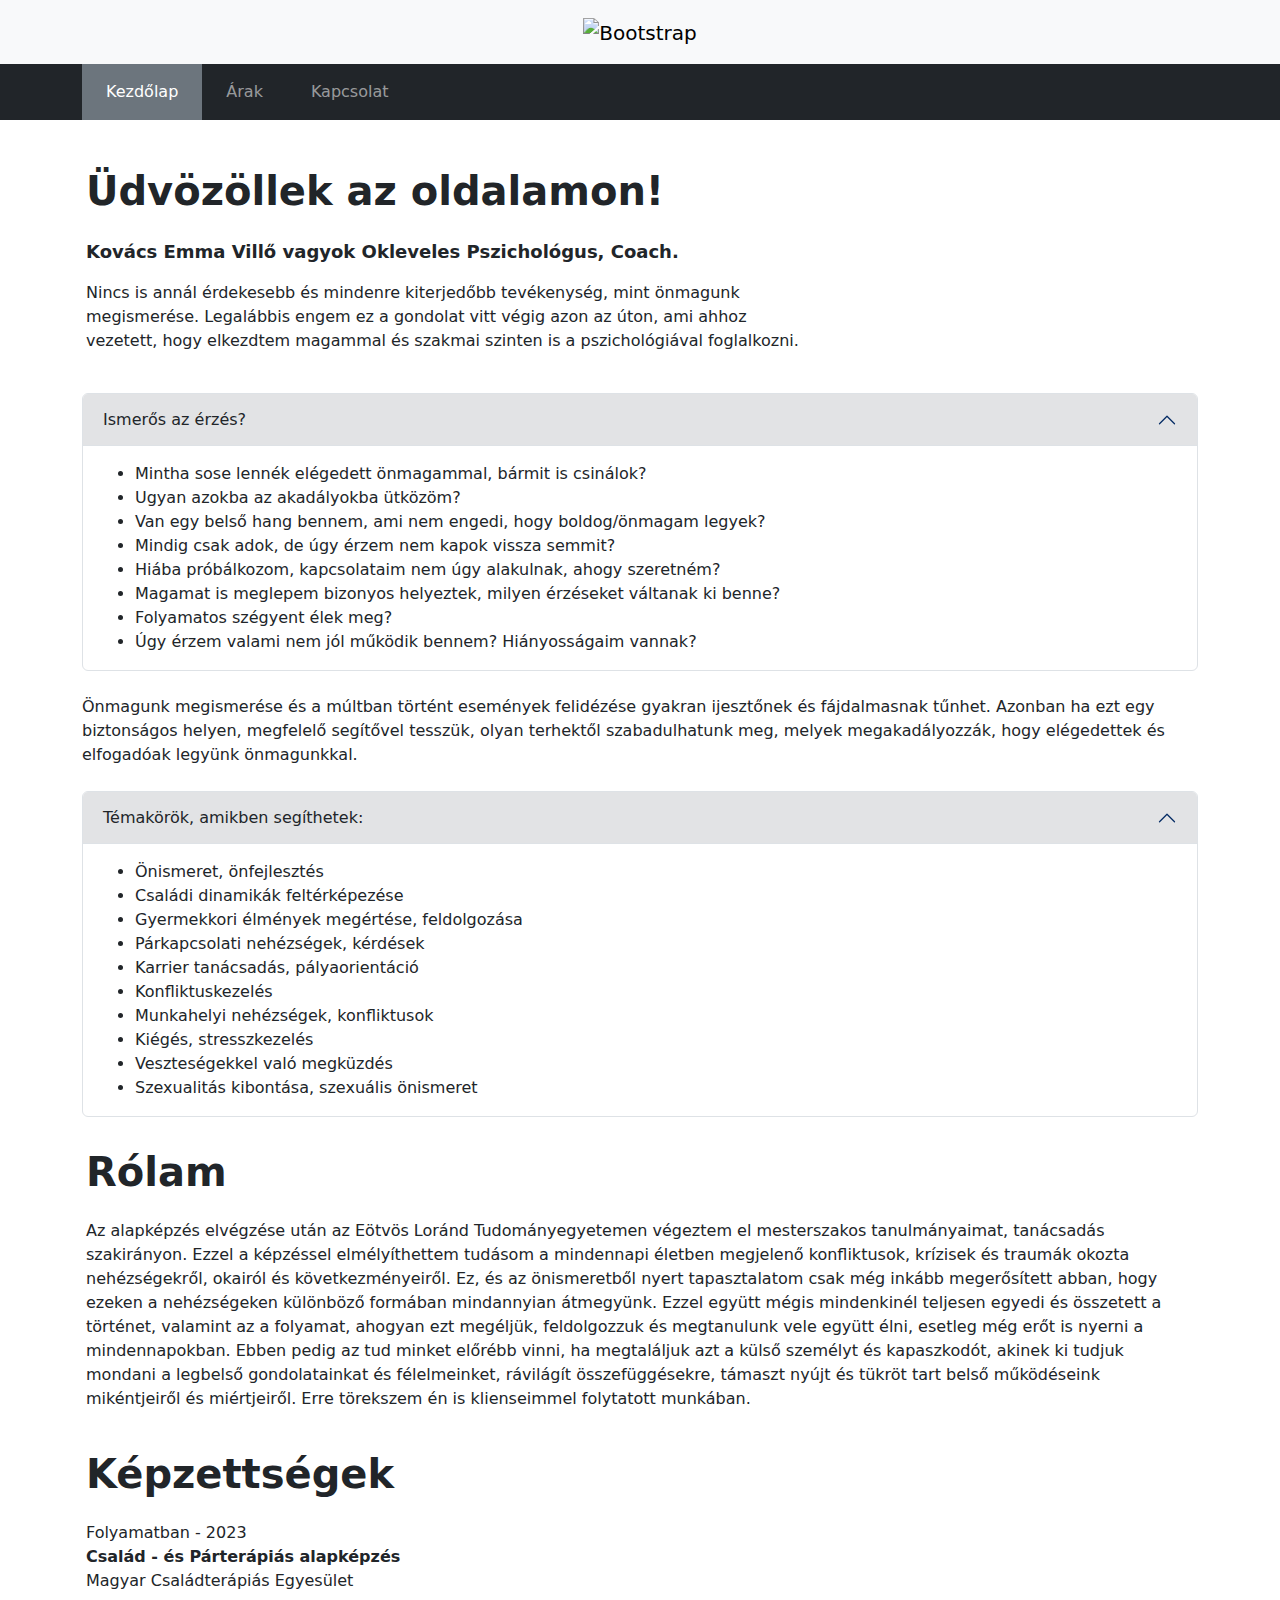
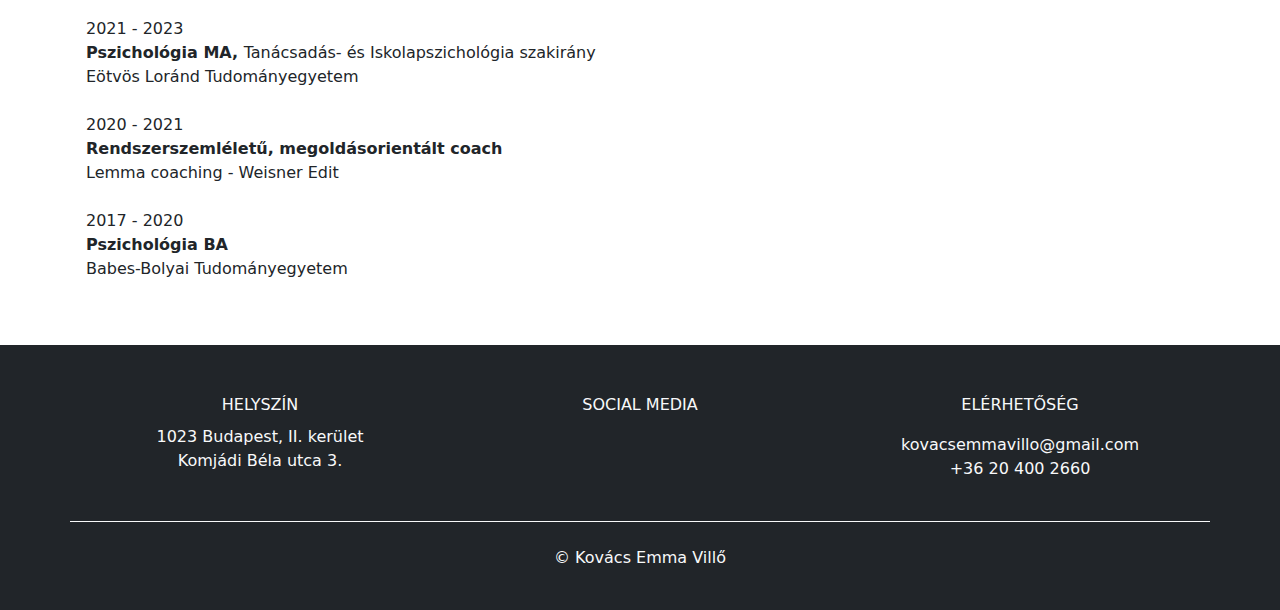
==== index.html @ 2dae313c "Add files via upload" ====
<!DOCTYPE html>
<html lang="en">

<head>
    <meta charset="UTF-8">
    <meta name="viewport" content="width=device-width, initial-scale=1.0">
    <link rel="stylesheet" href="emma_pont_com.css">
    <link href="https://cdn.jsdelivr.net/npm/bootstrap@5.3.3/dist/css/bootstrap.min.css" rel="stylesheet"
        integrity="sha384-QWTKZyjpPEjISv5WaRU9OFeRpok6YctnYmDr5pNlyT2bRjXh0JMhjY6hW+ALEwIH" crossorigin="anonymous">
    <title>Kovács Emma</title>
</head>

<body>
    <nav class="sticky-top">
        <nav class="navbar bg-body-tertiary">
            <div class="container">
                <div class="mx-auto pt-2 pb-2">
                    <a class="navbar-brand mx-auto" href="#">
                        <img src="img/logo_fekvo.png" alt="Bootstrap" width="250" height="auto">
                    </a>
                </div>
            </div>
        </nav>
        <nav class="navbar navbar-expand-lg bg-dark p-lg-0" data-bs-theme="dark">
            <div class="container">
                <a class="navbar-brand d-lg-none" href="#"></a>
                <button class="navbar-toggler" type="button" data-bs-toggle="collapse"
                    data-bs-target="#navbarNavAltMarkup" aria-controls="navbarNavAltMarkup" aria-expanded="false"
                    aria-label="Toggle navigation">
                    <span class="navbar-toggler-icon"></span>
                </button>
                <div class="collapse navbar-collapse" id="navbarNavAltMarkup">
                    <div class="navbar-nav">
                        <a class="nav-link active bg-secondary mt-3 mt-lg-0 pt-3 pb-3 ps-4 pe-4" aria-current="page"
                            href="index.html">Kezdőlap
                        </a>
                        <a class="nav-link pt-3 pb-3 ps-4 pe-4" href="arlista.html">Árak</a>
                        <a class="nav-link pt-3 pb-3 ps-4 pe-4" href="kapcsolat.html">Kapcsolat</a>
                    </div>
                </div>
            </div>
        </nav>
    </nav>
    <section class="hi-section pt-4">
        <div class="container">
            <div class="row justify-content-between">
                <div class="col-lg-auto order-lg-2">
                    <a>
                        <img class="portre-img" src="img/portre_foto.png" alt="">
                    </a>
                </div>
                <div class="col-lg-8 order-lg-1 text-center text-lg-start px-3">
                    <p class="title pt-4 pb-2">
                        Üdvözöllek az oldalamon!
                    </p>
                    <p class="sub-title">
                        Kovács Emma Villő vagyok Okleveles Pszichológus,
                        Coach.
                    </p>
                    <p class="pb-4">

                        Nincs is annál érdekesebb és mindenre kiterjedőbb tevékenység, mint önmagunk megismerése.
                        Legalábbis engem ez a gondolat
                        vitt végig azon az úton, ami ahhoz vezetett, hogy elkezdtem magammal és szakmai szinten is a
                        pszichológiával
                        foglalkozni.
                    </p>
                </div>
            </div>
        </div>
    </section>
    <section class="text-list">
        <div class="container">
            <div class="row">
                <div class="accordion" id="accordionPanelsStayOpenExample">
                    <div class="accordion-item">
                        <h2 class="accordion-header">
                            <button class="accordion-button bg-secondary-subtle text-dark" type="button"
                                data-bs-toggle="collapse" data-bs-target="#panelsStayOpen-collapseOne"
                                aria-expanded="true" aria-controls="panelsStayOpen-collapseOne">
                                Ismerős az érzés?
                            </button>
                        </h2>
                        <div id="panelsStayOpen-collapseOne" class="accordion-collapse collapse show">
                            <div class="accordion-body pb-0">
                                <ul>
                                    <li>Mintha sose lennék elégedett önmagammal, bármit is csinálok?</li>
                                    <li>Ugyan azokba az akadályokba ütközöm?</li>
                                    <li>Van egy belső hang bennem, ami nem engedi, hogy boldog/önmagam legyek?</li>
                                    <li>Mindig csak adok, de úgy érzem nem kapok vissza semmit?</li>
                                    <li>Hiába próbálkozom, kapcsolataim nem úgy alakulnak, ahogy szeretném?</li>
                                    <li>Magamat is meglepem bizonyos helyeztek, milyen érzéseket váltanak ki benne?</li>
                                    <li>Folyamatos szégyent élek meg?</li>
                                    <li>Úgy érzem valami nem jól működik bennem? Hiányosságaim vannak?</li>
                                </ul>
                            </div>
                        </div>
                    </div>

                </div>
            </div>
        </div>
    </section>
    <section class="text-2">
        <div class="container">
            <div class="row">
                <p class="pt-4 pb-2">
                    Önmagunk megismerése és a múltban történt események felidézése gyakran ijesztőnek és fájdalmasnak
                    tűnhet. Azonban ha ezt
                    egy biztonságos helyen, megfelelő segítővel tesszük, olyan terhektől szabadulhatunk meg, melyek
                    megakadályozzák, hogy
                    elégedettek és elfogadóak legyünk önmagunkkal.
                </p>

            </div>
        </div>
    </section>
    <section class="text-list-2">
        <div class="container mb-2">
            <div class="row">
                <div class="accordion" id="accordionPanelsStayOpenExample">
                    <div class="accordion-item">
                        <h2 class="accordion-header">
                            <button class="accordion-button bg-secondary-subtle text-dark" type="button"
                                data-bs-toggle="collapse" data-bs-target="#panelsStayOpen-collapseOne"
                                aria-expanded="true" aria-controls="panelsStayOpen-collapseOne">
                                Témakörök, amikben segíthetek:
                            </button>
                        </h2>
                        <div id="panelsStayOpen-collapseOne" class="accordion-collapse collapse show">
                            <div class="accordion-body pb-0">
                                <ul>
                                    <li>Önismeret, önfejlesztés</li>
                                    <li>Családi dinamikák feltérképezése</li>
                                    <li>Gyermekkori élmények megértése, feldolgozása</li>
                                    <li>Párkapcsolati nehézségek, kérdések</li>
                                    <li>Karrier tanácsadás, pályaorientáció</li>
                                    <li>Konfliktuskezelés</li>
                                    <li>Munkahelyi nehézségek, konfliktusok</li>
                                    <li>Kiégés, stresszkezelés</li>
                                    <li>Veszteségekkel való megküzdés</li>
                                    <li>Szexualitás kibontása, szexuális önismeret
                                    </li>
                                </ul>
                            </div>
                        </div>
                    </div>

                </div>
            </div>
        </div>
    </section>
    <section class="hi-section">
        <div class="container">
            <div class="row justify-content-between">

                <div class="text-center text-lg-start px-3">
                    <p class="title pt-4 pb-2">
                        Rólam
                    </p>
                    <p class="pb-4">
                        Az alapképzés elvégzése után az Eötvös Loránd Tudományegyetemen végeztem el mesterszakos
                        tanulmányaimat, tanácsadás
                        szakirányon. Ezzel a képzéssel elmélyíthettem tudásom a mindennapi életben megjelenő
                        konfliktusok,
                        krízisek és traumák
                        okozta nehézségekről, okairól és következményeiről. Ez, és az önismeretből nyert tapasztalatom
                        csak
                        még inkább
                        megerősített abban, hogy ezeken a nehézségeken különböző formában mindannyian átmegyünk. Ezzel
                        együtt mégis mindenkinél
                        teljesen egyedi és összetett a történet, valamint az a folyamat, ahogyan ezt megéljük,
                        feldolgozzuk
                        és megtanulunk vele
                        együtt élni, esetleg még erőt is nyerni a mindennapokban. Ebben pedig az tud minket előrébb
                        vinni,
                        ha megtaláljuk azt a
                        külső személyt és kapaszkodót, akinek ki tudjuk mondani a legbelső gondolatainkat és
                        félelmeinket,
                        rávilágít
                        összefüggésekre, támaszt nyújt és tükröt tart belső működéseink mikéntjeiről és miértjeiről.
                        Erre
                        törekszem én is
                        klienseimmel folytatott munkában.
                    </p>
                </div>
            </div>
        </div>
    </section>
    <section class="hi-section">
        <div class="container">
            <div class="row justify-content-between">

                <div class="text-center text-lg-start px-3">
                    <p class="title pb-2">
                        Képzettségek
                    </p>
                    <p class="pb-2">
                        Folyamatban - 2023 <br><strong> Család - és Párterápiás alapképzés</strong> <br>
                        Magyar Családterápiás Egyesület

                    </p>
                    <p class="pb-2">
                        2021 - 2023 <br> <strong> Pszichológia MA, </strong>Tanácsadás- és Iskolapszichológia
                        szakirány<br>
                        Eötvös Loránd Tudományegyetem
                    </p>
                    <p class="pb-2">
                        2020 - 2021<br> <strong> Rendszerszemléletű, megoldásorientált coach </strong><br>
                        Lemma coaching - Weisner Edit
                    </p>
                    <p class="pb-5">
                        2017 - 2020<br> <strong> Pszichológia BA </strong><br>
                        Babes-Bolyai Tudományegyetem
                    </p>
                </div>
            </div>
        </div>
    </section>
    <footer class="bg-dark pt-4 pt-md-5" data-bs-theme="dark">
        <div class="container text-light text-center">
            <div class="row">
                <div class="col-md-4 pb-5 py-md-0">
                    <p class="mb-2">HELYSZÍN</p>
                    <p class="m-0">1023 Budapest, II. kerület</p>
                    <p class="m-0">Komjádi Béla utca 3.</p>
                </div>
                <div class="col-md-4 pb-5 py-md-0">
                    <p class="mb-2">SOCIAL MEDIA</p>

                    <a href="https://mentalrendelo.hu/team-member/kovacs-emma-villo-tanacsado-pszichologus"
                        target="_blank">
                        <img class="ikon-style mx-2" src="img/rendelo_ikon0.png" alt="">
                    </a>
                    <a href="https://www.facebook.com/profile.php?id=61551016777651" target="_blank">
                        <img class="ikon-style mx-2" src="img/fb_ikon0.png" alt="">
                    </a>
                </div>
                <div class="col-md-4 pb-2 py-md-0">
                    <p class="">ELÉRHETŐSÉG</p>
                    <p>kovacsemmavillo@gmail.com<br>
                        +36 20 400 2660</p>
                </div>
            </div>
        </div>
        <div class="container text-light text-center mt-md-4">
            <div class="row border-top border-light">
                <div class="pt-4 pb-4">
                    <p class="">© Kovács Emma Villő</p>
                </div>
            </div>
        </div>
    </footer>
    <script src="https://cdn.jsdelivr.net/npm/@popperjs/core@2.11.8/dist/umd/popper.min.js"
        integrity="sha384-I7E8VVD/ismYTF4hNIPjVp/Zjvgyol6VFvRkX/vR+Vc4jQkC+hVqc2pM8ODewa9r"
        crossorigin="anonymous"></script>
    <script src="https://cdn.jsdelivr.net/npm/bootstrap@5.3.3/dist/js/bootstrap.min.js"
        integrity="sha384-0pUGZvbkm6XF6gxjEnlmuGrJXVbNuzT9qBBavbLwCsOGabYfZo0T0to5eqruptLy"
        crossorigin="anonymous"></script>
</body>

</html>
---- emma_pont_com.css ----
a:link {

    text-decoration: none;

}

.title {
    font-weight: 600;
    font-style: normal;
    font-size: 40px;
    line-height: normal;
}

.title-icon {
    font-weight: 600;
    font-style: normal;
    font-size: 40px;
    line-height: normal;
}

.sub-title {
    font-weight: 600;
    font-style: normal;
    font-size: 18px;
}

.portre-img {
    width: 250px;
    height: auto;
    margin: auto;
    display: block;
}

.nav-link:hover {
    background-color: #6c757d7d;
}

.ikon-style {
    width: 30px;
    height: auto;
}
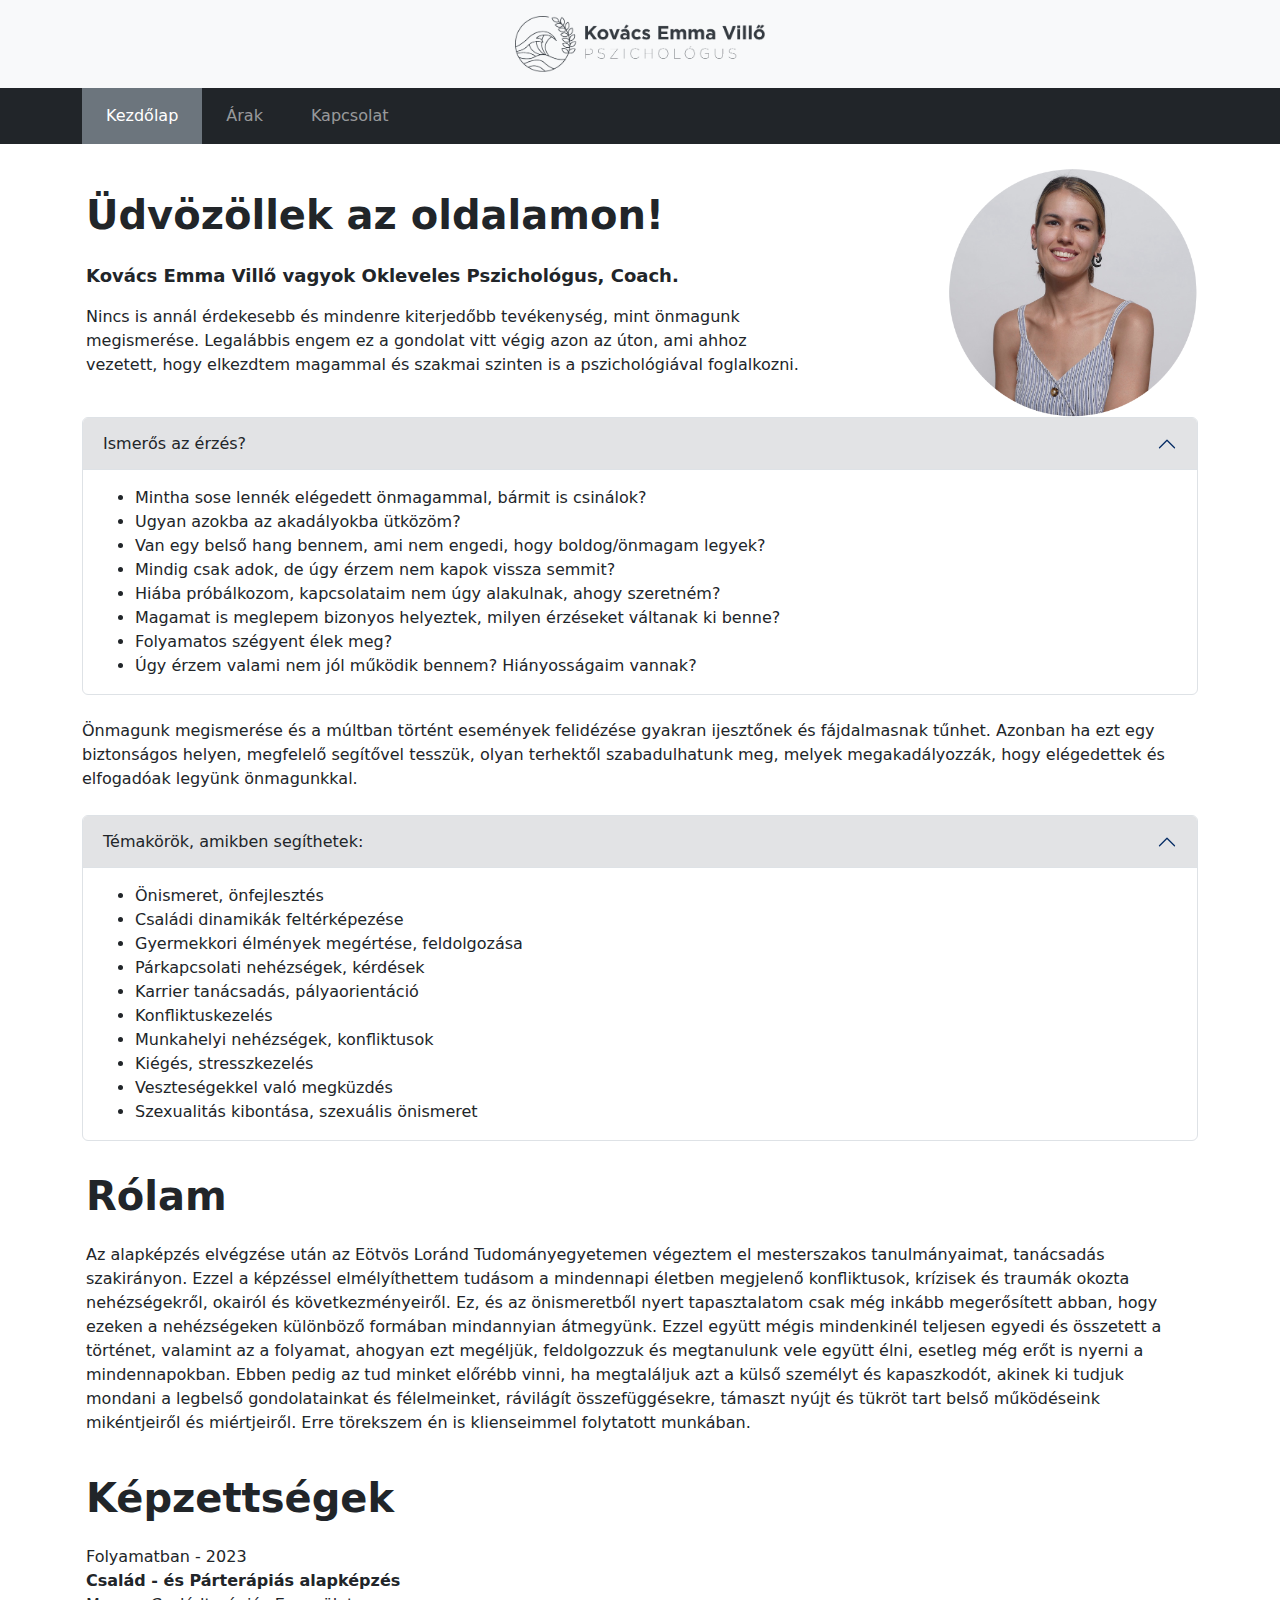
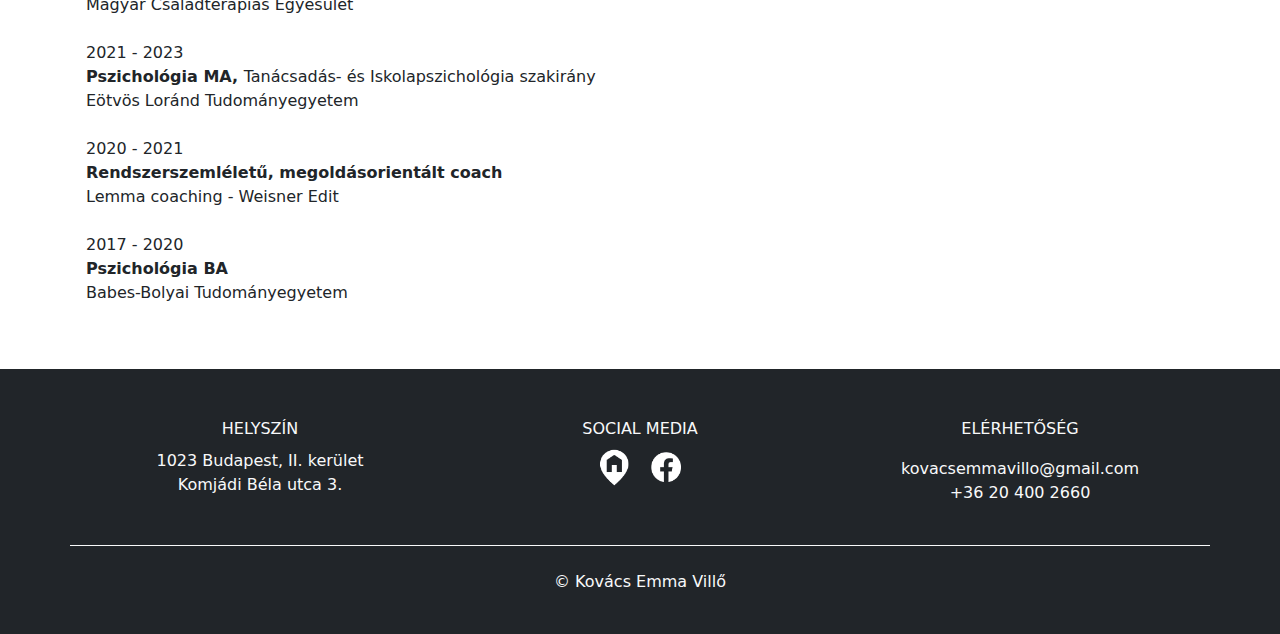
==== commit 1577353d: "Update index.html" ====
--- a/index.html
+++ b/index.html
@@ -8,6 +8,13 @@
     <link href="https://cdn.jsdelivr.net/npm/bootstrap@5.3.3/dist/css/bootstrap.min.css" rel="stylesheet"
         integrity="sha384-QWTKZyjpPEjISv5WaRU9OFeRpok6YctnYmDr5pNlyT2bRjXh0JMhjY6hW+ALEwIH" crossorigin="anonymous">
     <title>Kovács Emma</title>
+    <link rel="apple-touch-icon" sizes="180x180" href="/apple-touch-icon.png">
+<link rel="icon" type="image/png" sizes="32x32" href="/favicon-32x32.png">
+<link rel="icon" type="image/png" sizes="16x16" href="/favicon-16x16.png">
+<link rel="manifest" href="/site.webmanifest">
+<link rel="mask-icon" href="/safari-pinned-tab.svg" color="#5bbad5">
+<meta name="msapplication-TileColor" content="#da532c">
+<meta name="theme-color" content="#ffffff">
 </head>
 
 <body>
@@ -259,4 +266,4 @@
         crossorigin="anonymous"></script>
 </body>
 
-</html>+</html>
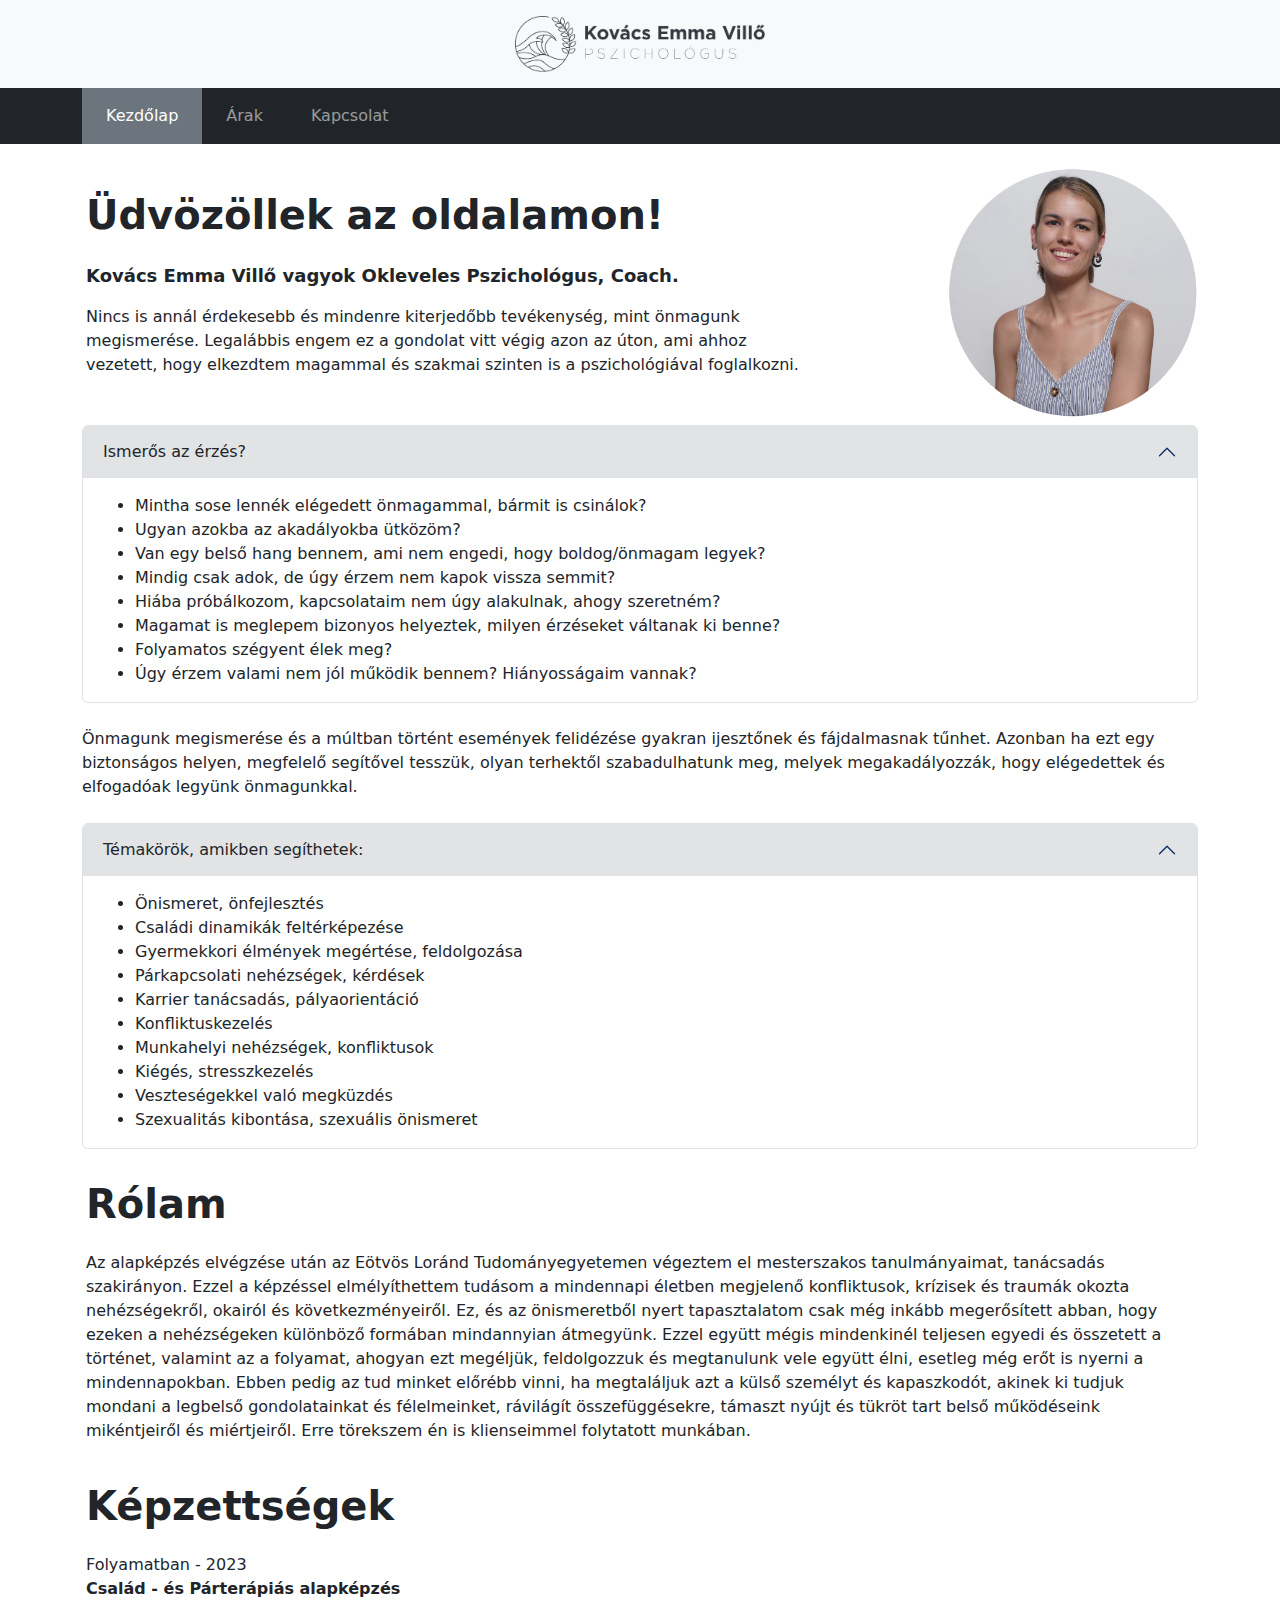
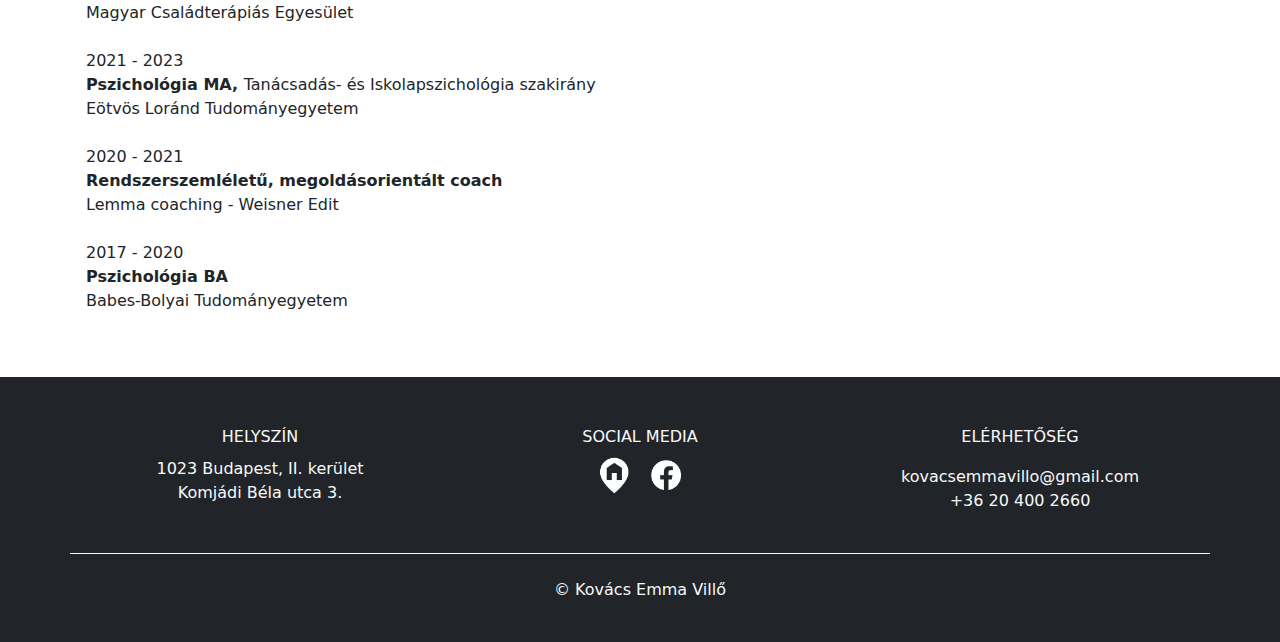
==== commit 34fd33dd: "Update index.html" ====
--- a/index.html
+++ b/index.html
@@ -8,11 +8,11 @@
     <link href="https://cdn.jsdelivr.net/npm/bootstrap@5.3.3/dist/css/bootstrap.min.css" rel="stylesheet"
         integrity="sha384-QWTKZyjpPEjISv5WaRU9OFeRpok6YctnYmDr5pNlyT2bRjXh0JMhjY6hW+ALEwIH" crossorigin="anonymous">
     <title>Kovács Emma</title>
-    <link rel="apple-touch-icon" sizes="180x180" href="/apple-touch-icon.png">
-<link rel="icon" type="image/png" sizes="32x32" href="/favicon-32x32.png">
-<link rel="icon" type="image/png" sizes="16x16" href="/favicon-16x16.png">
-<link rel="manifest" href="/site.webmanifest">
-<link rel="mask-icon" href="/safari-pinned-tab.svg" color="#5bbad5">
+    <link rel="apple-touch-icon" sizes="180x180" href="favicon/apple-touch-icon.png">
+<link rel="icon" type="image/png" sizes="32x32" href="favicon/favicon-32x32.png">
+<link rel="icon" type="image/png" sizes="16x16" href="favicon/favicon-16x16.png">
+<link rel="manifest" href="favicon/site.webmanifest">
+<link rel="mask-icon" href="favicon/safari-pinned-tab.svg" color="#5bbad5">
 <meta name="msapplication-TileColor" content="#da532c">
 <meta name="theme-color" content="#ffffff">
 </head>
@@ -39,10 +39,10 @@
                 <div class="collapse navbar-collapse" id="navbarNavAltMarkup">
                     <div class="navbar-nav">
                         <a class="nav-link active bg-secondary mt-3 mt-lg-0 pt-3 pb-3 ps-4 pe-4" aria-current="page"
-                            href="index.html">Kezdőlap
+                            href="./">Kezdőlap
                         </a>
-                        <a class="nav-link pt-3 pb-3 ps-4 pe-4" href="arlista.html">Árak</a>
-                        <a class="nav-link pt-3 pb-3 ps-4 pe-4" href="kapcsolat.html">Kapcsolat</a>
+                        <a class="nav-link pt-3 pb-3 ps-4 pe-4" href="./arlista">Árak</a>
+                        <a class="nav-link pt-3 pb-3 ps-4 pe-4" href="./kapcsolat">Kapcsolat</a>
                     </div>
                 </div>
             </div>
@@ -53,7 +53,7 @@
             <div class="row justify-content-between">
                 <div class="col-lg-auto order-lg-2">
                     <a>
-                        <img class="portre-img" src="img/portre_foto.png" alt="">
+                        <img class="portre-img pb-2" src="img/portre_foto.png" alt="">
                     </a>
                 </div>
                 <div class="col-lg-8 order-lg-1 text-center text-lg-start px-3">
--- a/emma_pont_com.css
+++ b/emma_pont_com.css
@@ -28,6 +28,7 @@
     width: 250px;
     height: auto;
     margin: auto;
+    padding-bottom: 20px;
     display: block;
 }
 
@@ -38,4 +39,4 @@
 .ikon-style {
     width: 30px;
     height: auto;
-}+}
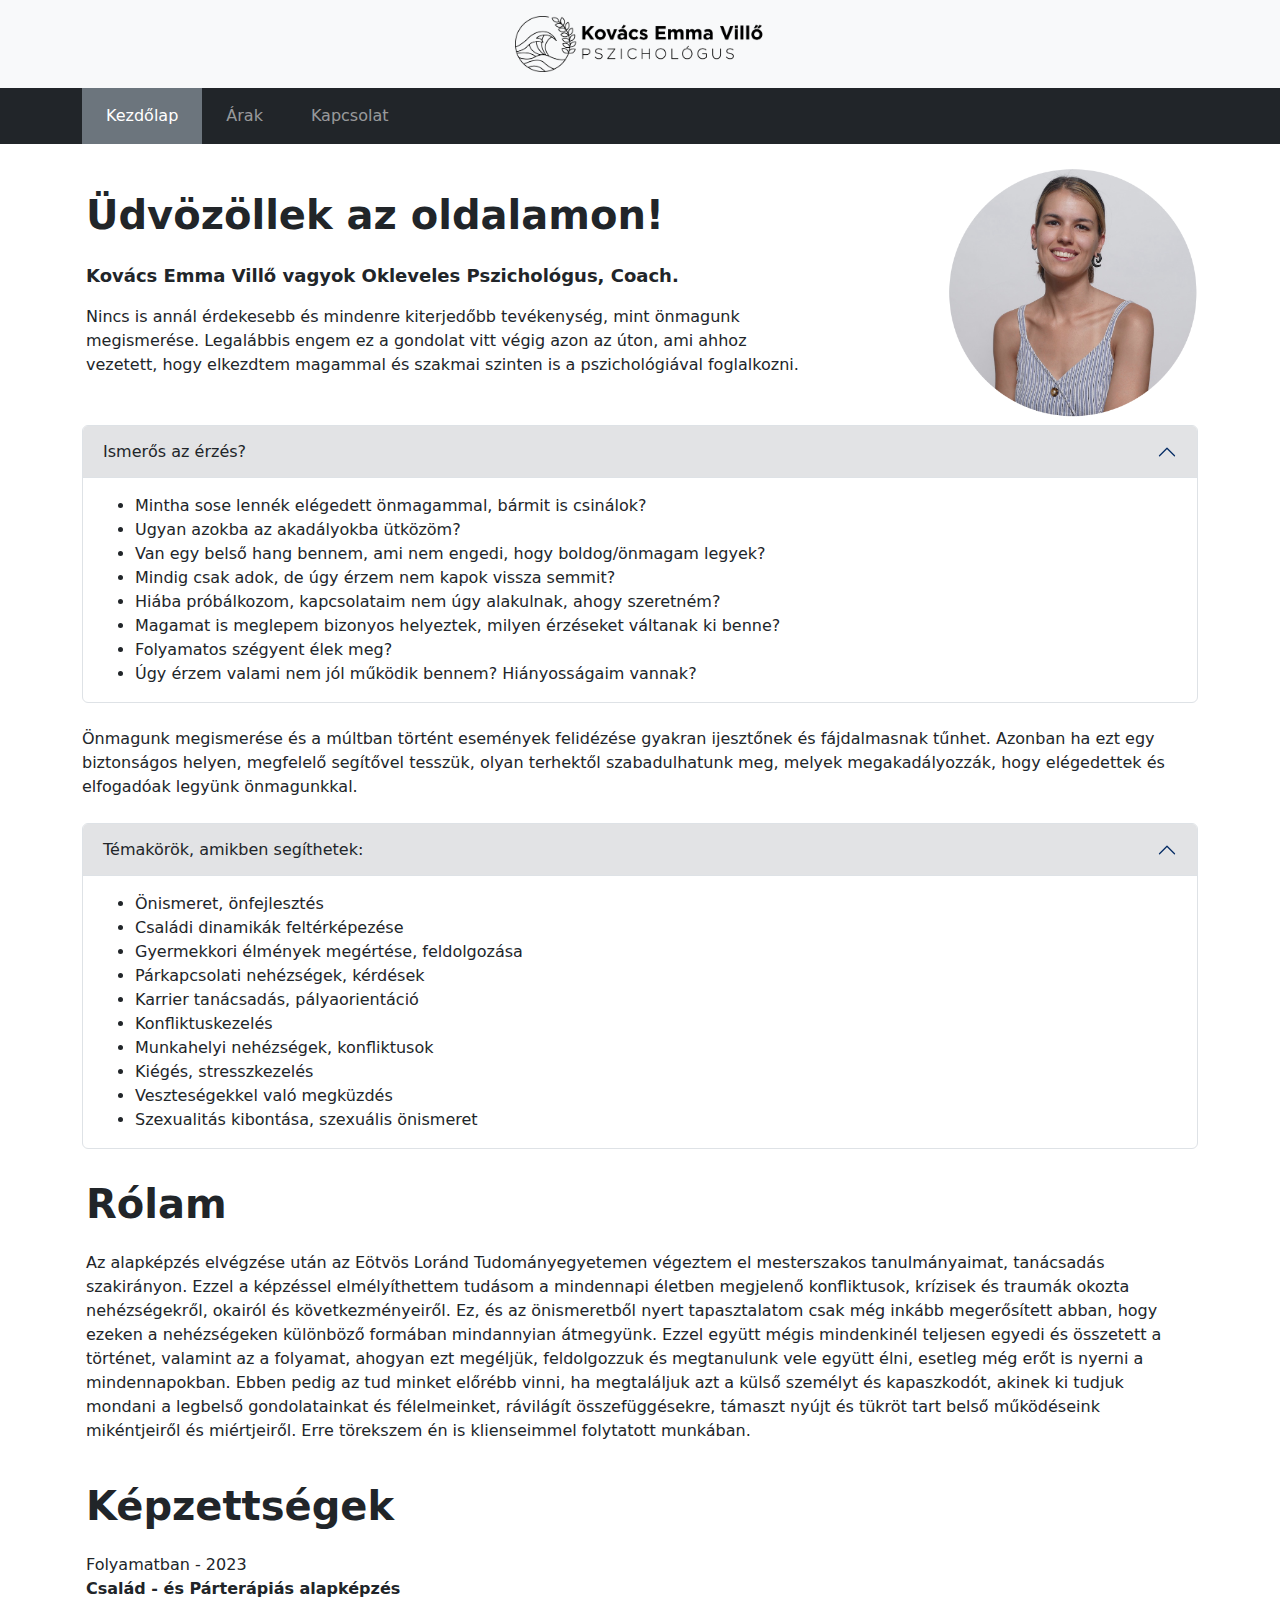
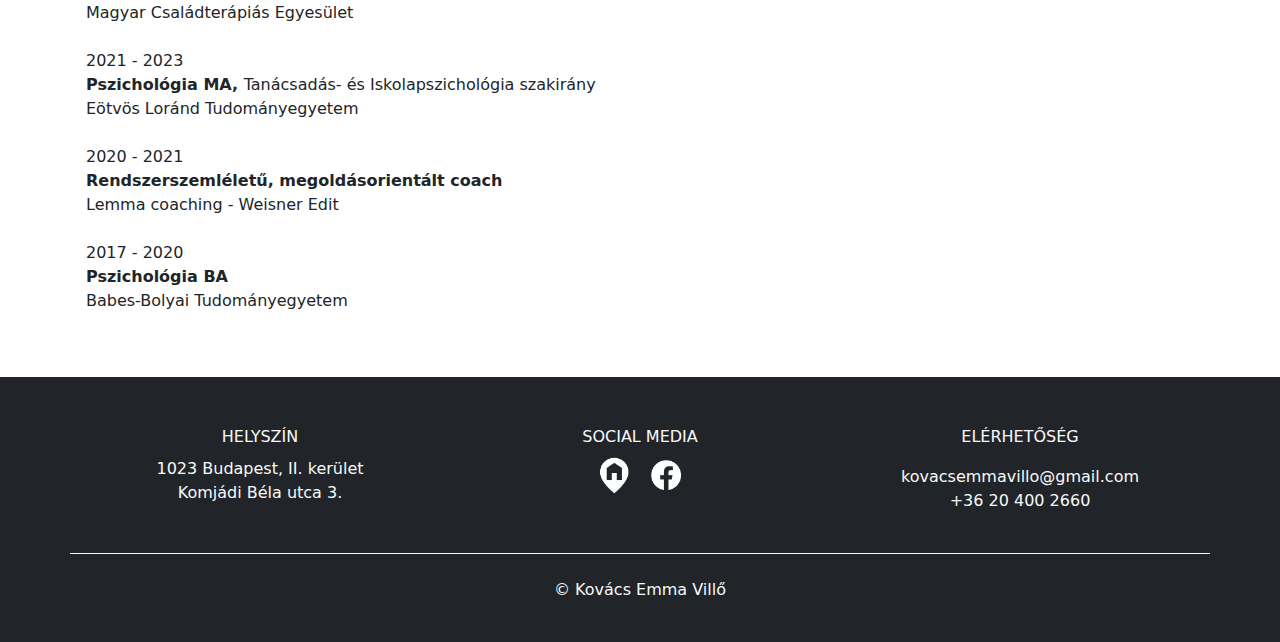
==== commit ca0e735a: "Update index.html" ====
--- a/index.html
+++ b/index.html
@@ -23,7 +23,7 @@
             <div class="container">
                 <div class="mx-auto pt-2 pb-2">
                     <a class="navbar-brand mx-auto" href="#">
-                        <img src="img/logo_fekvo.png" alt="Bootstrap" width="250" height="auto">
+                        <img src="img/logo_fekvo_v.png" alt="Bootstrap" width="250" height="auto">
                     </a>
                 </div>
             </div>
